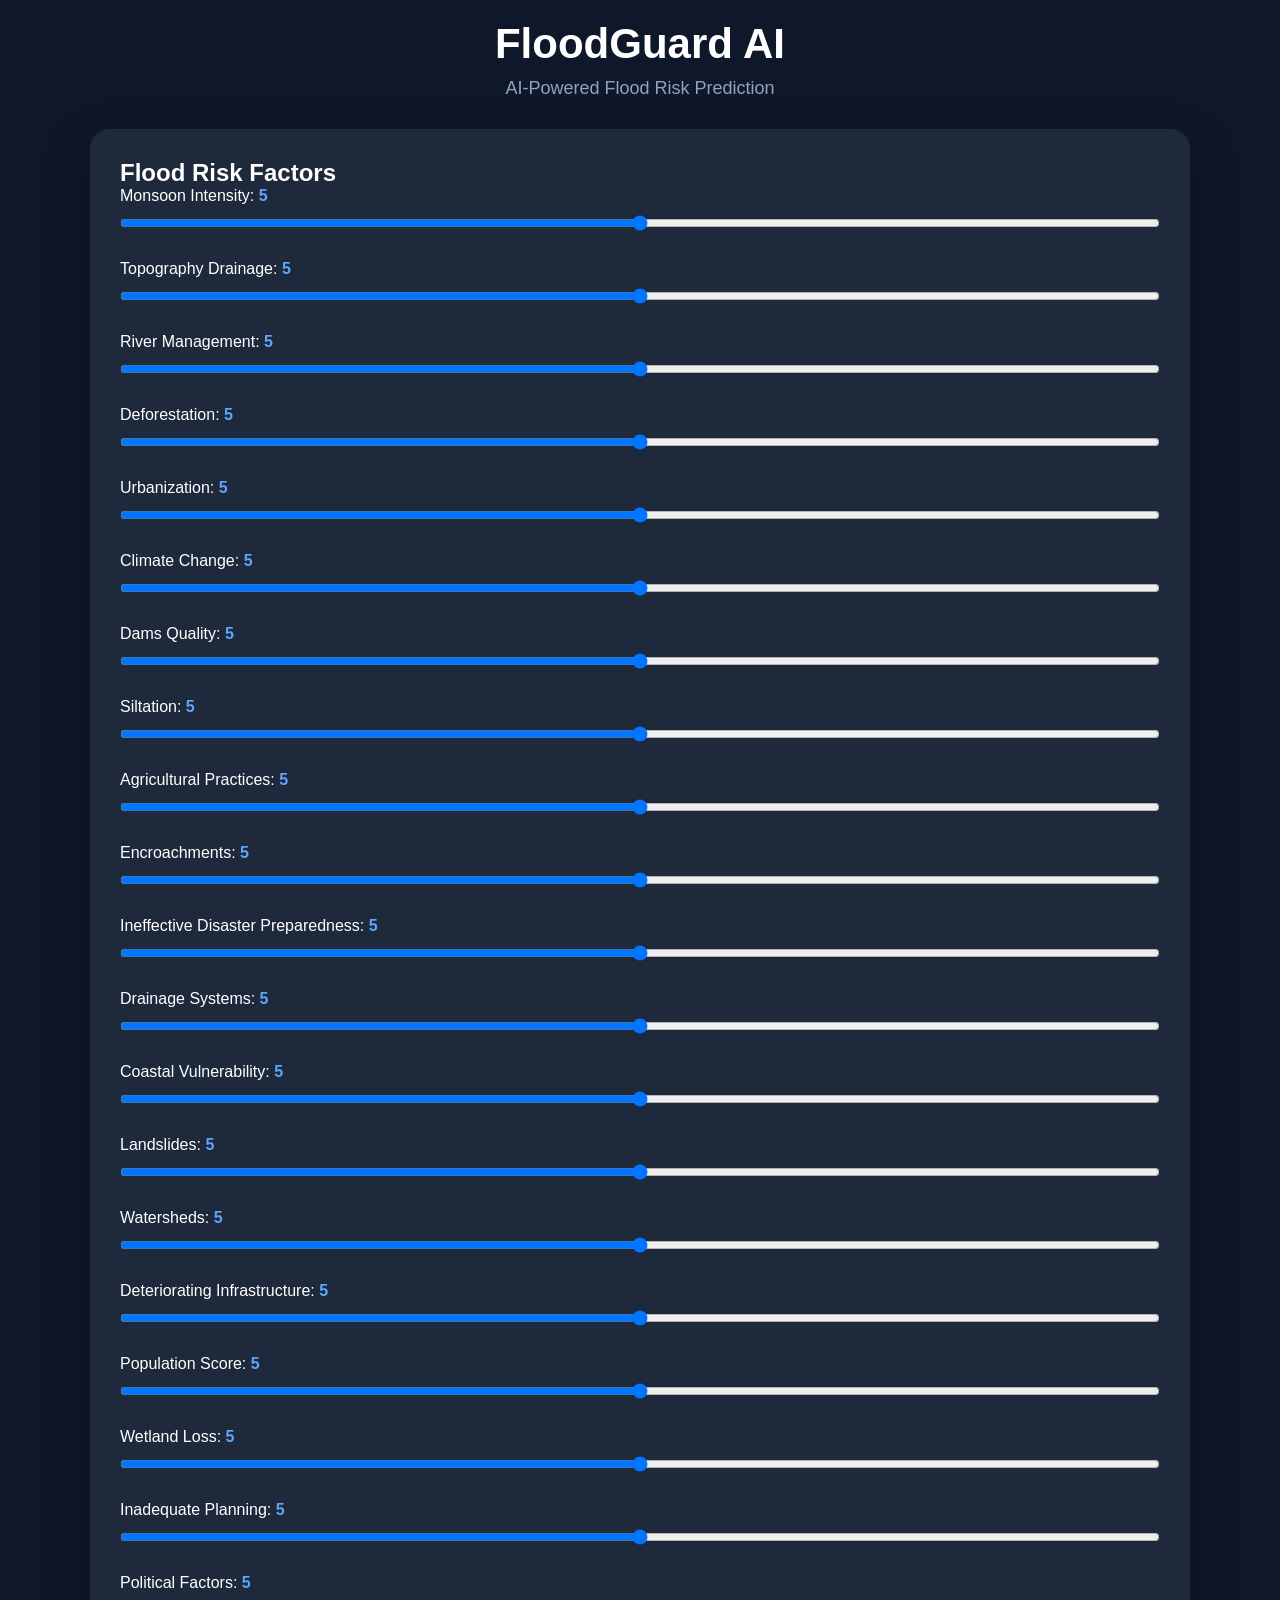
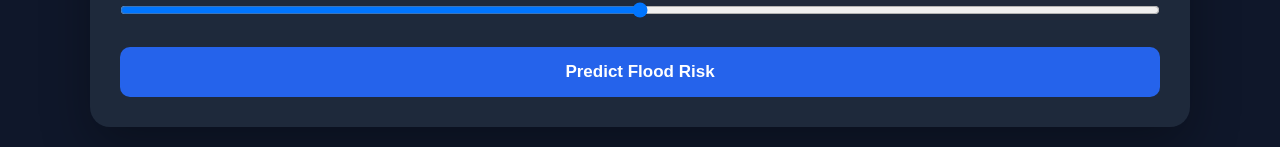
==== frontend/index.html @ 37398047 "Add flood prediction frontend and enable CORS" ====
<!DOCTYPE html>
<html lang="en">

<head>
    <meta charset="UTF-8">

    <meta name="viewport" content="width=device-width, initial-scale=1.0">

    <title>FloodGuard AI</title>

    <!-- Connect our CSS -->
    <link rel="stylesheet" href="style.css">
</head>

<body>

    <div class="container">

        <div class="header">
            <h1>FloodGuard AI</h1>
            <p>AI-Powered Flood Risk Prediction</p>
        </div>

        <div class="card">

    <h2>Flood Risk Factors</h2>

    <div class="input-group">
        <label>Monsoon Intensity: <span>5</span></label>
        <input type="range" min="0" max="10" value="5">
    </div>

    <div class="input-group">
        <label>Topography Drainage: <span>5</span></label>
        <input type="range" min="0" max="10" value="5">
    </div>

    <div class="input-group">
        <label>River Management: <span>5</span></label>
        <input type="range" min="0" max="10" value="5">
    </div>

    <div class="input-group">
        <label>Deforestation: <span>5</span></label>
        <input type="range" min="0" max="10" value="5">
    </div>

    <div class="input-group">
        <label>Urbanization: <span>5</span></label>
        <input type="range" min="0" max="10" value="5">
    </div>

    <div class="input-group">
        <label>Climate Change: <span>5</span></label>
        <input type="range" min="0" max="10" value="5">
    </div>

    <div class="input-group">
        <label>Dams Quality: <span>5</span></label>
        <input type="range" min="0" max="10" value="5">
    </div>

    <div class="input-group">
        <label>Siltation: <span>5</span></label>
        <input type="range" min="0" max="10" value="5">
    </div>

    <div class="input-group">
        <label>Agricultural Practices: <span>5</span></label>
        <input type="range" min="0" max="10" value="5">
    </div>

    <div class="input-group">
        <label>Encroachments: <span>5</span></label>
        <input type="range" min="0" max="10" value="5">
    </div>

    <div class="input-group">
        <label>Ineffective Disaster Preparedness: <span>5</span></label>
        <input type="range" min="0" max="10" value="5">
    </div>

    <div class="input-group">
        <label>Drainage Systems: <span>5</span></label>
        <input type="range" min="0" max="10" value="5">
    </div>

    <div class="input-group">
        <label>Coastal Vulnerability: <span>5</span></label>
        <input type="range" min="0" max="10" value="5">
    </div>

    <div class="input-group">
        <label>Landslides: <span>5</span></label>
        <input type="range" min="0" max="10" value="5">
    </div>

    <div class="input-group">
        <label>Watersheds: <span>5</span></label>
        <input type="range" min="0" max="10" value="5">
    </div>

    <div class="input-group">
        <label>Deteriorating Infrastructure: <span>5</span></label>
        <input type="range" min="0" max="10" value="5">
    </div>

    <div class="input-group">
        <label>Population Score: <span>5</span></label>
        <input type="range" min="0" max="10" value="5">
    </div>

    <div class="input-group">
        <label>Wetland Loss: <span>5</span></label>
        <input type="range" min="0" max="10" value="5">
    </div>

    <div class="input-group">
        <label>Inadequate Planning: <span>5</span></label>
        <input type="range" min="0" max="10" value="5">
    </div>

    <div class="input-group">
        <label>Political Factors: <span>5</span></label>
        <input type="range" min="0" max="10" value="5">
    </div>

    <button class="predict-button">
        Predict Flood Risk
    </button>

</div>
<script src="script.js"></script>
</body>

</html>
---- frontend/style.css ----
/* Reset some browser defaults */
* {
    margin: 0;
    padding: 0;
    box-sizing: border-box;
}

/* Main page */
body {
    font-family: Arial, sans-serif;
    background: #0f172a;
    color: white;

    min-height: 100vh;

    display: flex;
    justify-content: center;
    align-items: center;

    padding: 20px;
}

/* Main container */
.container {
    width: 100%;
    max-width: 1100px;
}

/* Header */
.header {
    text-align: center;
    margin-bottom: 30px;
}

.header h1 {
    font-size: 42px;
    margin-bottom: 10px;
}

.header p {
    color: #94a3b8;
    font-size: 18px;
}

/* Main card */
.card {
    background: #1e293b;
    border-radius: 20px;
    padding: 30px;

    box-shadow: 0 20px 50px rgba(0, 0, 0, 0.3);
}

/* Button */
.predict-button {
    width: 100%;
    padding: 15px;

    border: none;
    border-radius: 10px;

    background: #2563eb;
    color: white;

    font-size: 17px;
    font-weight: bold;

    cursor: pointer;
}

.predict-button:hover {
    background: #1d4ed8;
}
.input-group {
    margin-bottom: 25px;
}

.input-group label {
    display: block;
    margin-bottom: 10px;
    font-size: 16px;
}

.input-group span {
    color: #60a5fa;
    font-weight: bold;
}

.input-group input {
    width: 100%;
    cursor: pointer;
}
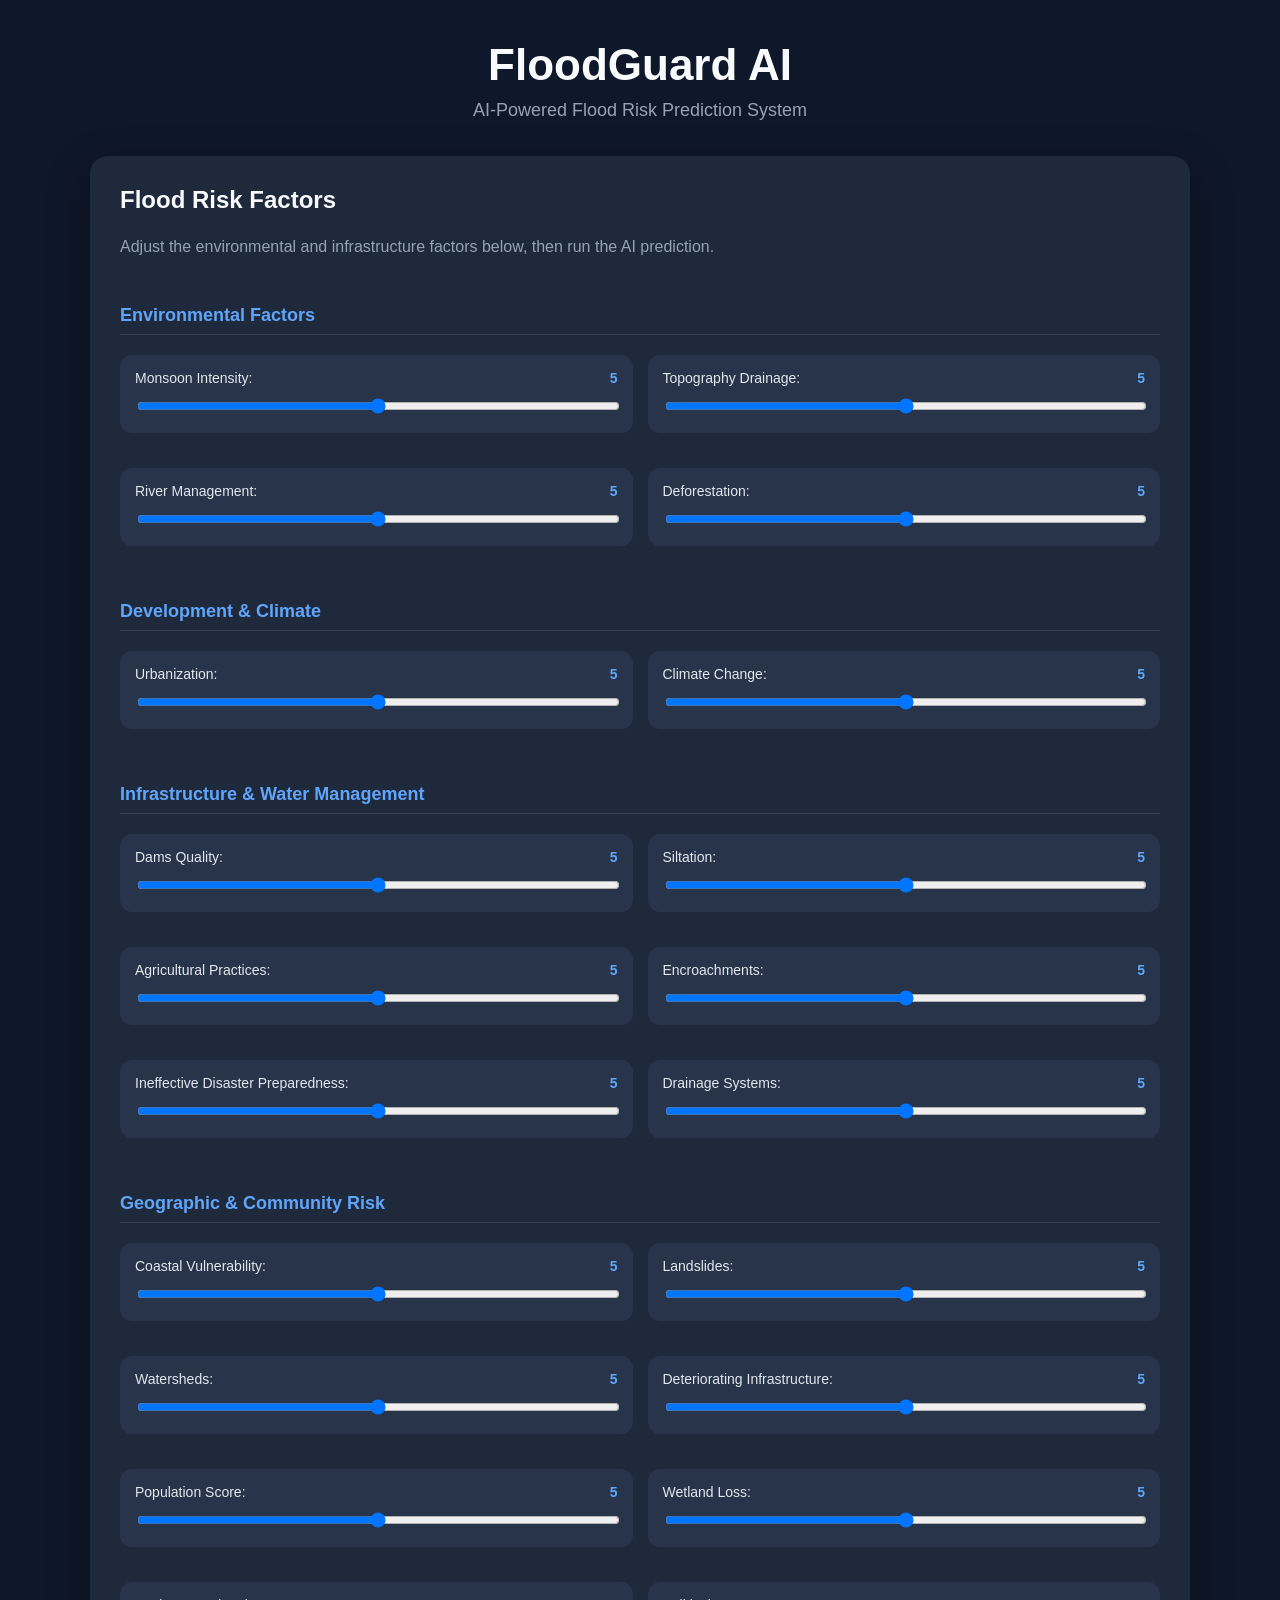
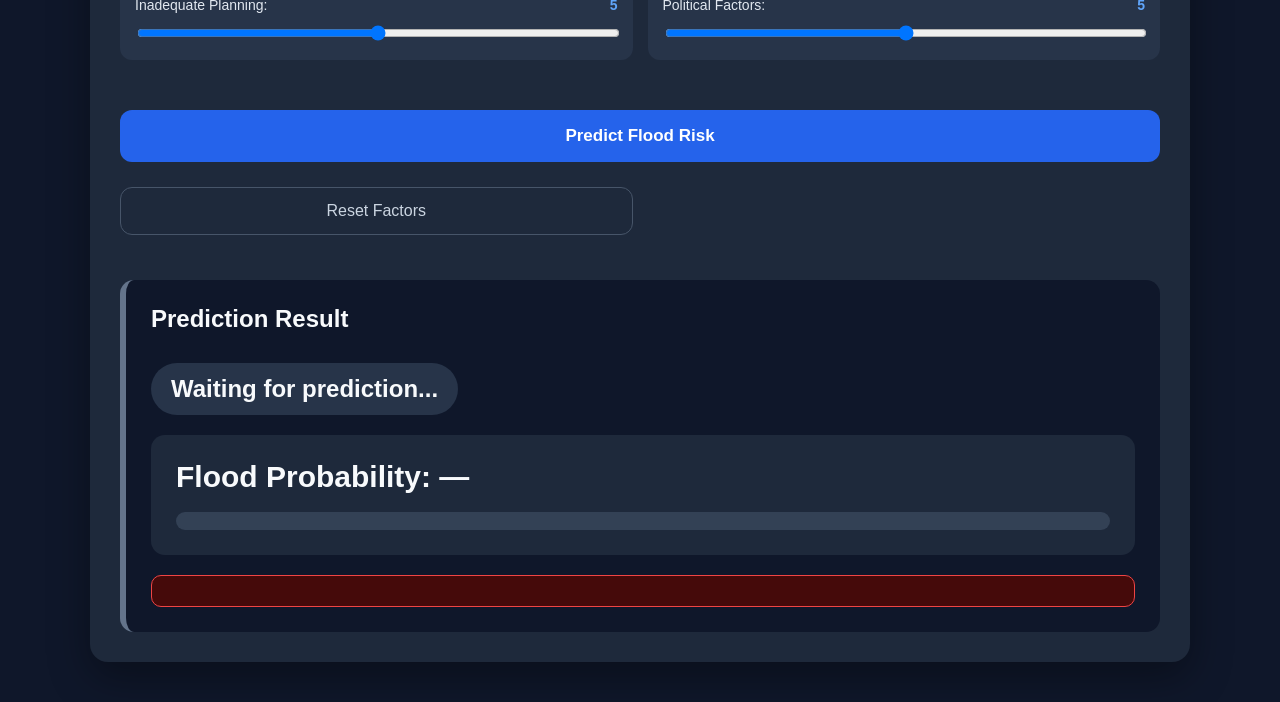
==== commit 3e8947be: "Improve flood prediction dashboard" ====
--- a/frontend/index.html
+++ b/frontend/index.html
@@ -3,12 +3,10 @@
 
 <head>
     <meta charset="UTF-8">
-
     <meta name="viewport" content="width=device-width, initial-scale=1.0">
 
     <title>FloodGuard AI</title>
 
-    <!-- Connect our CSS -->
     <link rel="stylesheet" href="style.css">
 </head>
 
@@ -18,119 +16,170 @@
 
         <div class="header">
             <h1>FloodGuard AI</h1>
-            <p>AI-Powered Flood Risk Prediction</p>
+            <p>AI-Powered Flood Risk Prediction System</p>
         </div>
+
 
         <div class="card">
 
-    <h2>Flood Risk Factors</h2>
+            <h2>Flood Risk Factors</h2>
+            <p class="section-description">
+    Adjust the environmental and infrastructure factors below,
+    then run the AI prediction.
+</p>
 
-    <div class="input-group">
-        <label>Monsoon Intensity: <span>5</span></label>
-        <input type="range" min="0" max="10" value="5">
+<h3 class="factor-section"> Environmental Factors</h3>
+
+
+            <div class="input-group">
+                <label>Monsoon Intensity: <span>5</span></label>
+                <input type="range" min="0" max="10" value="5">
+            </div>
+
+            <div class="input-group">
+                <label>Topography Drainage: <span>5</span></label>
+                <input type="range" min="0" max="10" value="5">
+            </div>
+
+            <div class="input-group">
+                <label>River Management: <span>5</span></label>
+                <input type="range" min="0" max="10" value="5">
+            </div>
+
+            <div class="input-group">
+                <label>Deforestation: <span>5</span></label>
+                <input type="range" min="0" max="10" value="5">
+            </div>
+            <h3 class="factor-section"> Development & Climate</h3>
+
+            <div class="input-group">
+                <label>Urbanization: <span>5</span></label>
+                <input type="range" min="0" max="10" value="5">
+            </div>
+
+            <div class="input-group">
+                <label>Climate Change: <span>5</span></label>
+                <input type="range" min="0" max="10" value="5">
+            </div>
+            <h3 class="factor-section"> Infrastructure & Water Management</h3>
+
+            <div class="input-group">
+                <label>Dams Quality: <span>5</span></label>
+                <input type="range" min="0" max="10" value="5">
+            </div>
+
+            <div class="input-group">
+                <label>Siltation: <span>5</span></label>
+                <input type="range" min="0" max="10" value="5">
+            </div>
+
+            <div class="input-group">
+                <label>Agricultural Practices: <span>5</span></label>
+                <input type="range" min="0" max="10" value="5">
+            </div>
+
+            <div class="input-group">
+                <label>Encroachments: <span>5</span></label>
+                <input type="range" min="0" max="10" value="5">
+            </div>
+
+            <div class="input-group">
+                <label>Ineffective Disaster Preparedness: <span>5</span></label>
+                <input type="range" min="0" max="10" value="5">
+            </div>
+
+            <div class="input-group">
+                <label>Drainage Systems: <span>5</span></label>
+                <input type="range" min="0" max="10" value="5">
+            </div>
+            <h3 class="factor-section"> Geographic & Community Risk</h3>
+
+            <div class="input-group">
+                <label>Coastal Vulnerability: <span>5</span></label>
+                <input type="range" min="0" max="10" value="5">
+            </div>
+
+            <div class="input-group">
+                <label>Landslides: <span>5</span></label>
+                <input type="range" min="0" max="10" value="5">
+            </div>
+
+            <div class="input-group">
+                <label>Watersheds: <span>5</span></label>
+                <input type="range" min="0" max="10" value="5">
+            </div>
+
+            <div class="input-group">
+                <label>Deteriorating Infrastructure: <span>5</span></label>
+                <input type="range" min="0" max="10" value="5">
+            </div>
+
+            <div class="input-group">
+                <label>Population Score: <span>5</span></label>
+                <input type="range" min="0" max="10" value="5">
+            </div>
+
+            <div class="input-group">
+                <label>Wetland Loss: <span>5</span></label>
+                <input type="range" min="0" max="10" value="5">
+            </div>
+
+            <div class="input-group">
+                <label>Inadequate Planning: <span>5</span></label>
+                <input type="range" min="0" max="10" value="5">
+            </div>
+
+            <div class="input-group">
+                <label>Political Factors: <span>5</span></label>
+                <input type="range" min="0" max="10" value="5">
+            </div>
+
+
+            <button class="predict-button">
+                Predict Flood Risk
+            </button>
+
+
+            <button class="reset-button" type="button">
+                Reset Factors
+            </button>
+
+
+            <div id="result" class="result-card">
+
+                <h2>Prediction Result</h2>
+
+                <div class="risk-badge">
+                    <span id="risk-level">
+                        Waiting for prediction...
+                    </span>
+                </div>
+
+                <div class="probability-box">
+
+    <div id="probability">
+        Flood Probability: —
     </div>
 
-    <div class="input-group">
-        <label>Topography Drainage: <span>5</span></label>
-        <input type="range" min="0" max="10" value="5">
+    <div class="meter">
+        <div id="meter-fill"></div>
     </div>
 
-    <div class="input-group">
-        <label>River Management: <span>5</span></label>
-        <input type="range" min="0" max="10" value="5">
+</div>
+
+                <p id="recommendation"></p>
+
+                <div id="emergency-message"></div>
+
+            </div>
+
+        </div>
+
     </div>
 
-    <div class="input-group">
-        <label>Deforestation: <span>5</span></label>
-        <input type="range" min="0" max="10" value="5">
-    </div>
 
-    <div class="input-group">
-        <label>Urbanization: <span>5</span></label>
-        <input type="range" min="0" max="10" value="5">
-    </div>
+    <script src="script.js"></script>
 
-    <div class="input-group">
-        <label>Climate Change: <span>5</span></label>
-        <input type="range" min="0" max="10" value="5">
-    </div>
-
-    <div class="input-group">
-        <label>Dams Quality: <span>5</span></label>
-        <input type="range" min="0" max="10" value="5">
-    </div>
-
-    <div class="input-group">
-        <label>Siltation: <span>5</span></label>
-        <input type="range" min="0" max="10" value="5">
-    </div>
-
-    <div class="input-group">
-        <label>Agricultural Practices: <span>5</span></label>
-        <input type="range" min="0" max="10" value="5">
-    </div>
-
-    <div class="input-group">
-        <label>Encroachments: <span>5</span></label>
-        <input type="range" min="0" max="10" value="5">
-    </div>
-
-    <div class="input-group">
-        <label>Ineffective Disaster Preparedness: <span>5</span></label>
-        <input type="range" min="0" max="10" value="5">
-    </div>
-
-    <div class="input-group">
-        <label>Drainage Systems: <span>5</span></label>
-        <input type="range" min="0" max="10" value="5">
-    </div>
-
-    <div class="input-group">
-        <label>Coastal Vulnerability: <span>5</span></label>
-        <input type="range" min="0" max="10" value="5">
-    </div>
-
-    <div class="input-group">
-        <label>Landslides: <span>5</span></label>
-        <input type="range" min="0" max="10" value="5">
-    </div>
-
-    <div class="input-group">
-        <label>Watersheds: <span>5</span></label>
-        <input type="range" min="0" max="10" value="5">
-    </div>
-
-    <div class="input-group">
-        <label>Deteriorating Infrastructure: <span>5</span></label>
-        <input type="range" min="0" max="10" value="5">
-    </div>
-
-    <div class="input-group">
-        <label>Population Score: <span>5</span></label>
-        <input type="range" min="0" max="10" value="5">
-    </div>
-
-    <div class="input-group">
-        <label>Wetland Loss: <span>5</span></label>
-        <input type="range" min="0" max="10" value="5">
-    </div>
-
-    <div class="input-group">
-        <label>Inadequate Planning: <span>5</span></label>
-        <input type="range" min="0" max="10" value="5">
-    </div>
-
-    <div class="input-group">
-        <label>Political Factors: <span>5</span></label>
-        <input type="range" min="0" max="10" value="5">
-    </div>
-
-    <button class="predict-button">
-        Predict Flood Risk
-    </button>
-
-</div>
-<script src="script.js"></script>
 </body>
 
 </html>
--- a/frontend/style.css
+++ b/frontend/style.css
@@ -1,92 +1,285 @@
-/* Reset some browser defaults */
 * {
+    box-sizing: border-box;
+}
+
+body {
     margin: 0;
-    padding: 0;
-    box-sizing: border-box;
-}
-
-/* Main page */
-body {
     font-family: Arial, sans-serif;
     background: #0f172a;
-    color: white;
-
-    min-height: 100vh;
-
-    display: flex;
-    justify-content: center;
-    align-items: center;
-
-    padding: 20px;
-}
-
-/* Main container */
+    color: #f8fafc;
+}
+
 .container {
-    width: 100%;
+    width: 92%;
     max-width: 1100px;
-}
+    margin: 40px auto;
+}
+
 
 /* Header */
+
 .header {
     text-align: center;
-    margin-bottom: 30px;
+    margin-bottom: 35px;
 }
 
 .header h1 {
-    font-size: 42px;
-    margin-bottom: 10px;
+    font-size: 44px;
+    margin: 0 0 10px;
 }
 
 .header p {
     color: #94a3b8;
     font-size: 18px;
-}
+    margin: 0;
+}
+
 
 /* Main card */
+
 .card {
     background: #1e293b;
-    border-radius: 20px;
     padding: 30px;
-
-    box-shadow: 0 20px 50px rgba(0, 0, 0, 0.3);
-}
+    border-radius: 18px;
+    box-shadow: 0 15px 40px rgba(0, 0, 0, 0.35);
+}
+
+.card h2 {
+    margin-top: 0;
+}
+
+
+/* Slider grid */
+
+.card {
+    display: block;
+}
+
+.input-group {
+    margin-bottom: 20px;
+    padding: 15px;
+    background: #273449;
+    border-radius: 12px;
+}
+
+.input-group label {
+    display: flex;
+    justify-content: space-between;
+    gap: 15px;
+    margin-bottom: 10px;
+    font-size: 14px;
+    color: #e2e8f0;
+}
+
+.input-group label span {
+    font-weight: bold;
+    color: #60a5fa;
+    min-width: 25px;
+    text-align: right;
+}
+
+.input-group input[type="range"] {
+    width: 100%;
+    cursor: pointer;
+}
+
 
 /* Button */
+
 .predict-button {
     width: 100%;
-    padding: 15px;
-
+    padding: 16px;
+    margin-top: 15px;
     border: none;
-    border-radius: 10px;
-
+    border-radius: 12px;
     background: #2563eb;
     color: white;
-
     font-size: 17px;
     font-weight: bold;
-
     cursor: pointer;
+    transition: 0.2s;
 }
 
 .predict-button:hover {
     background: #1d4ed8;
-}
-.input-group {
-    margin-bottom: 25px;
-}
-
-.input-group label {
-    display: block;
+    transform: translateY(-1px);
+}
+
+.predict-button:disabled {
+    opacity: 0.7;
+    cursor: wait;
+}
+
+
+/* Result */
+
+.result-card {
+    margin-top: 30px;
+    padding: 25px;
+    border-radius: 14px;
+    background: #0f172a;
+    border-left: 6px solid #64748b;
+}
+
+.result-card h2 {
+    margin-bottom: 20px;
+}
+
+#risk-level {
+    font-size: 28px;
+    font-weight: bold;
+}
+
+#probability {
+    font-size: 20px;
+}
+
+#recommendation {
+    font-size: 17px;
+    color: #cbd5e1;
+}
+
+
+/* Emergency warning */
+
+#emergency-message {
+    margin-top: 20px;
+    padding: 15px;
+    border-radius: 10px;
+    background: #450a0a;
+    color: #fecaca;
+    font-weight: bold;
+    border: 1px solid #ef4444;
+}
+
+
+/* Desktop layout */
+
+@media (min-width: 800px) {
+
+    .card {
+        display: grid;
+        grid-template-columns: 1fr 1fr;
+        gap: 15px;
+    }
+
+    .card h2 {
+        grid-column: 1 / -1;
+    }
+
+    .predict-button {
+        grid-column: 1 / -1;
+    }
+
+    .result-card {
+        grid-column: 1 / -1;
+    }
+}
+
+
+/* Mobile */
+
+@media (max-width: 799px) {
+
+    .container {
+        width: 95%;
+        margin: 25px auto;
+    }
+
+    .card {
+        padding: 20px;
+    }
+
+    .header h1 {
+        font-size: 34px;
+    }
+
+    #risk-level {
+        font-size: 24px;
+    }
+}
+/* Risk badge */
+
+.risk-badge {
+    display: inline-block;
+    margin: 10px 0 20px;
+    padding: 12px 20px;
+    border-radius: 30px;
+    background: #273449;
+}
+
+#risk-level {
+    font-size: 24px;
+    font-weight: bold;
+}
+
+
+/* Probability */
+
+.probability-box {
+    padding: 25px;
+    margin-bottom: 20px;
+    border-radius: 14px;
+    background: #1e293b;
+}
+
+#probability {
+    font-size: 30px;
+    font-weight: bold;
+}
+
+
+/* Reset button */
+
+.reset-button {
+    width: 100%;
+    padding: 14px;
+    margin-top: 10px;
+    border: 1px solid #475569;
+    border-radius: 12px;
+    background: transparent;
+    color: #cbd5e1;
+    font-size: 16px;
+    cursor: pointer;
+}
+
+.reset-button:hover {
+    background: #273449;
+}
+/* Probability meter */
+
+.meter {
+    width: 100%;
+    height: 18px;
+    margin-top: 18px;
+    background: #334155;
+    border-radius: 20px;
+    overflow: hidden;
+}
+
+#meter-fill {
+    width: 0%;
+    height: 100%;
+    border-radius: 20px;
+    background: #22c55e;
+    transition: width 0.8s ease;
+}
+/* Section headings */
+
+.section-description {
+    grid-column: 1 / -1;
+    margin-top: -15px;
     margin-bottom: 10px;
-    font-size: 16px;
-}
-
-.input-group span {
+    color: #94a3b8;
+    line-height: 1.6;
+}
+
+.factor-section {
+    grid-column: 1 / -1;
+    margin-top: 20px;
+    margin-bottom: 5px;
+    padding-bottom: 8px;
+    border-bottom: 1px solid #334155;
     color: #60a5fa;
-    font-weight: bold;
-}
-
-.input-group input {
-    width: 100%;
-    cursor: pointer;
+    font-size: 18px;
 }
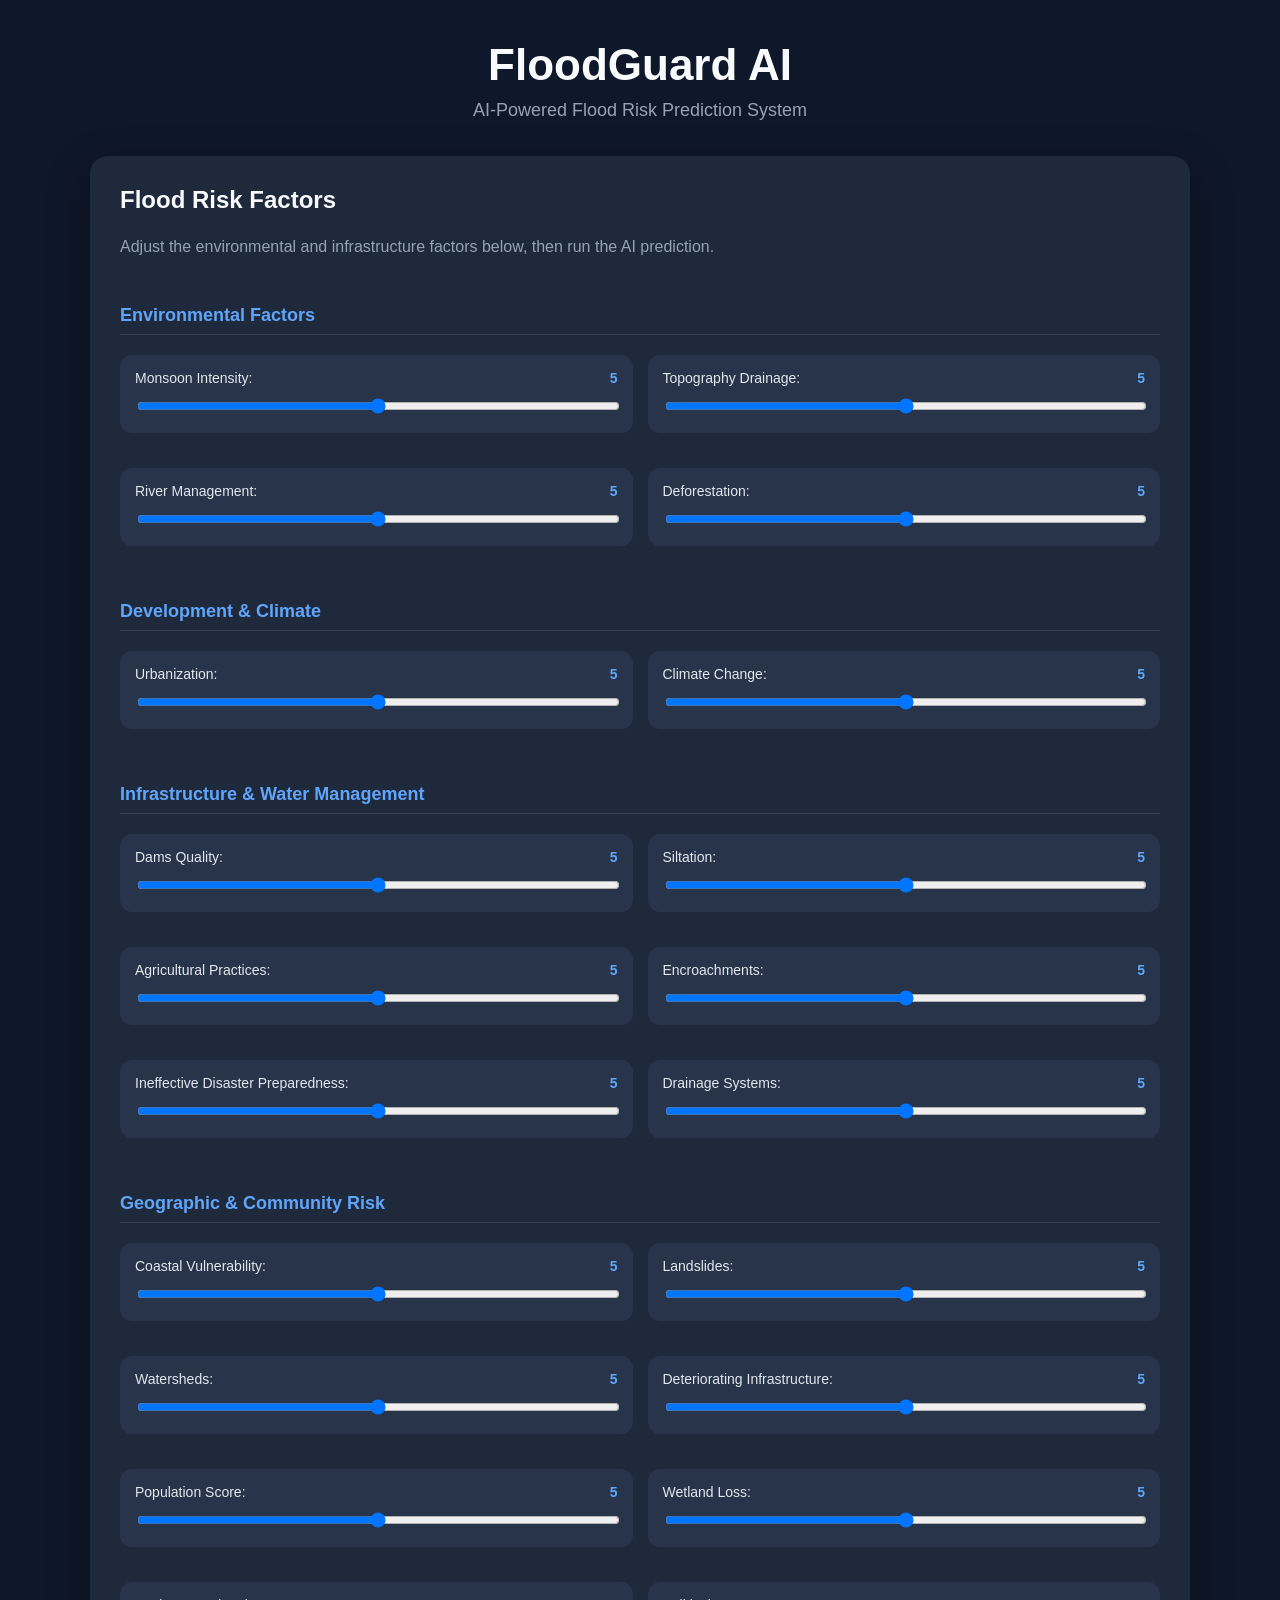
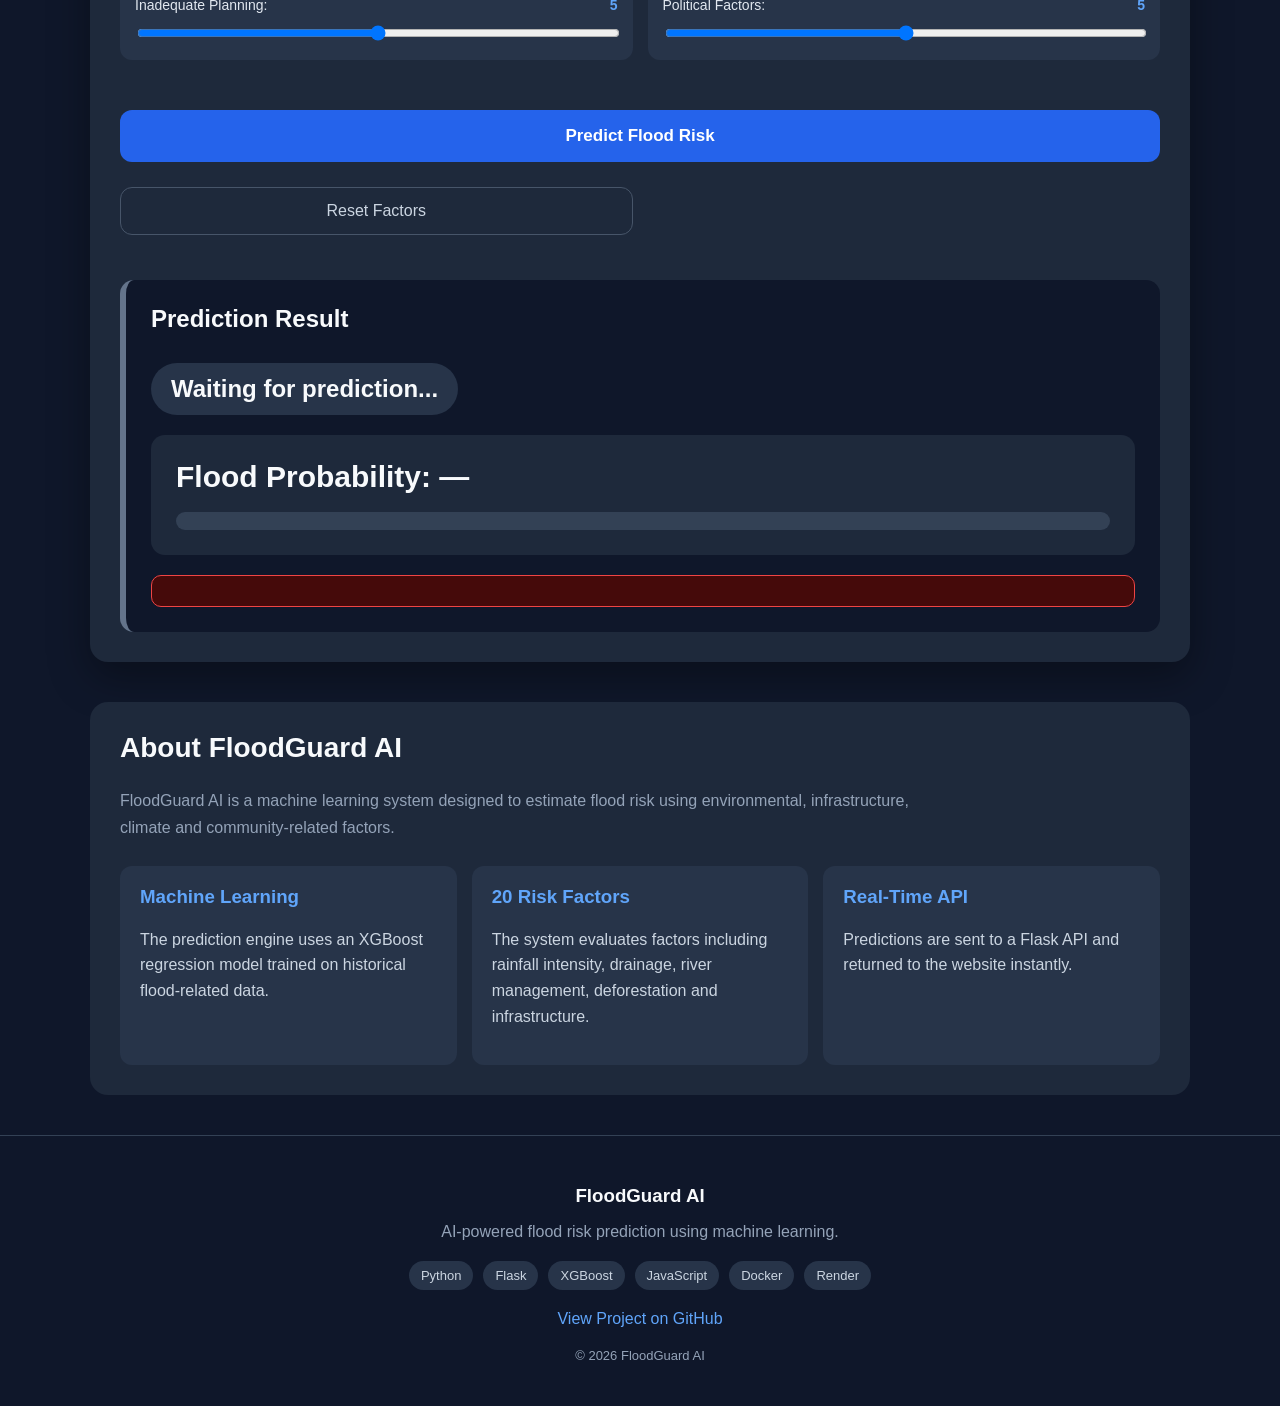
==== commit a8fa3b42: "Polish FloodGuard AI frontend" ====
--- a/frontend/index.html
+++ b/frontend/index.html
@@ -174,8 +174,78 @@
             </div>
 
         </div>
-
-    </div>
+        <section class="about-section">
+
+    <h2>About FloodGuard AI</h2>
+
+    <p>
+        FloodGuard AI is a machine learning system designed to estimate
+        flood risk using environmental, infrastructure, climate and
+        community-related factors.
+    </p>
+
+    <div class="about-grid">
+
+        <div class="about-card">
+            <h3> Machine Learning</h3>
+            <p>
+                The prediction engine uses an XGBoost regression model
+                trained on historical flood-related data.
+            </p>
+        </div>
+
+        <div class="about-card">
+            <h3>20 Risk Factors</h3>
+            <p>
+                The system evaluates factors including rainfall intensity,
+                drainage, river management, deforestation and infrastructure.
+            </p>
+        </div>
+
+        <div class="about-card">
+            <h3> Real-Time API</h3>
+            <p>
+                Predictions are sent to a Flask API and returned to the
+                website instantly.
+            </p>
+        </div>
+
+    </div>
+
+</section>
+
+    </div>
+    <footer class="footer">
+
+    <h3>FloodGuard AI</h3>
+
+    <p>
+        AI-powered flood risk prediction using machine learning.
+    </p>
+
+    <div class="tech-stack">
+
+        <span>Python</span>
+        <span>Flask</span>
+        <span>XGBoost</span>
+        <span>JavaScript</span>
+        <span>Docker</span>
+        <span>Render</span>
+
+    </div>
+
+    <a
+        href="https://github.com/Brandon-12437/flood_prediction"
+        target="_blank"
+    >
+        View Project on GitHub
+    </a>
+
+    <p class="copyright">
+        © 2026 FloodGuard AI
+    </p>
+
+</footer>
 
 
     <script src="script.js"></script>
--- a/frontend/style.css
+++ b/frontend/style.css
@@ -282,4 +282,101 @@
     border-bottom: 1px solid #334155;
     color: #60a5fa;
     font-size: 18px;
+}
+/* About section */
+
+.about-section {
+    margin-top: 40px;
+    padding: 30px;
+    background: #1e293b;
+    border-radius: 18px;
+}
+
+.about-section > h2 {
+    margin-top: 0;
+    font-size: 28px;
+}
+
+.about-section > p {
+    color: #94a3b8;
+    line-height: 1.7;
+    max-width: 800px;
+}
+
+.about-grid {
+    display: grid;
+    grid-template-columns: repeat(3, 1fr);
+    gap: 15px;
+    margin-top: 25px;
+}
+
+.about-card {
+    padding: 20px;
+    background: #273449;
+    border-radius: 12px;
+}
+
+.about-card h3 {
+    margin-top: 0;
+    color: #60a5fa;
+}
+
+.about-card p {
+    color: #cbd5e1;
+    line-height: 1.6;
+}
+
+
+/* Mobile */
+
+@media (max-width: 799px) {
+
+    .about-grid {
+        grid-template-columns: 1fr;
+    }
+
+}
+/* Footer */
+
+.footer {
+    margin-top: 40px;
+    padding: 30px;
+    text-align: center;
+    border-top: 1px solid #334155;
+    color: #94a3b8;
+}
+
+.footer h3 {
+    margin-bottom: 10px;
+    color: #f8fafc;
+}
+
+.tech-stack {
+    display: flex;
+    justify-content: center;
+    flex-wrap: wrap;
+    gap: 10px;
+    margin: 20px 0;
+}
+
+.tech-stack span {
+    padding: 7px 12px;
+    border-radius: 20px;
+    background: #273449;
+    color: #cbd5e1;
+    font-size: 13px;
+}
+
+.footer a {
+    color: #60a5fa;
+    text-decoration: none;
+}
+
+.footer a:hover {
+    text-decoration: underline;
+}
+
+.copyright {
+    margin-top: 20px;
+    font-size: 13px;
 }
